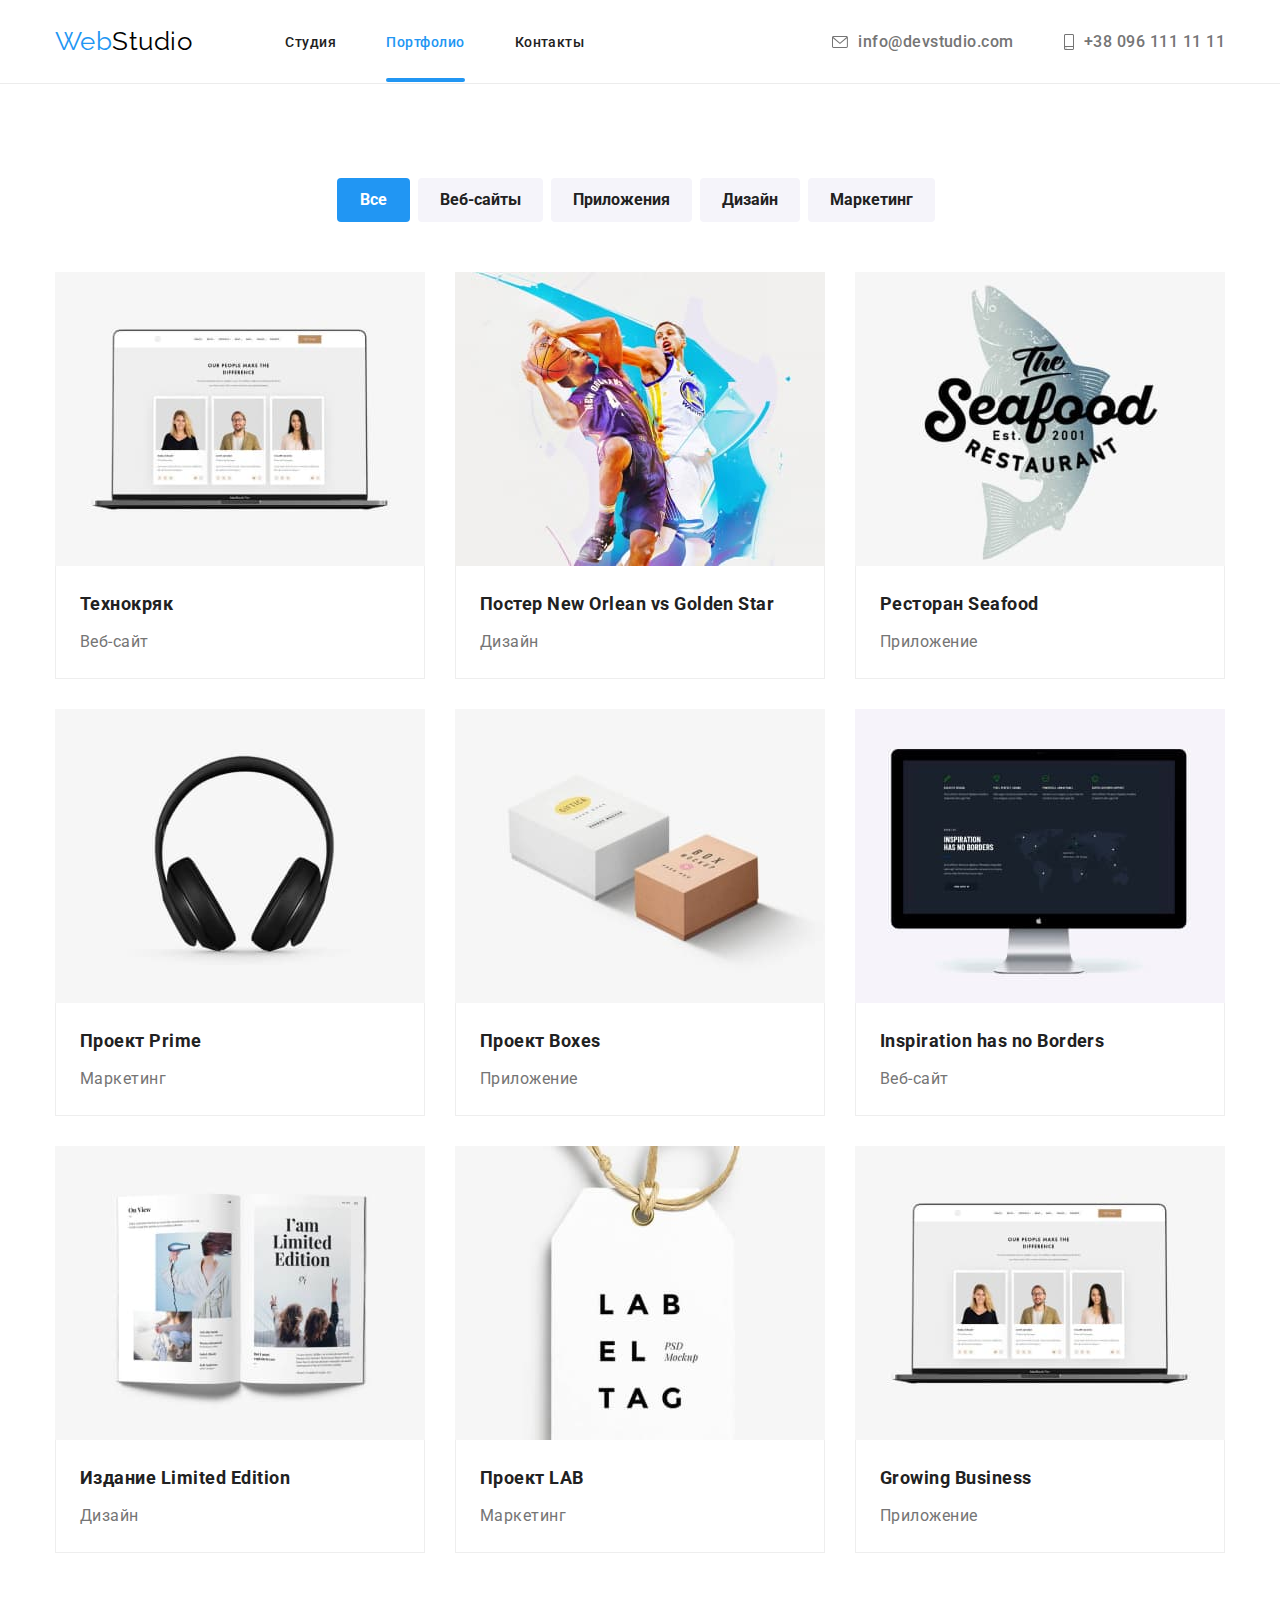
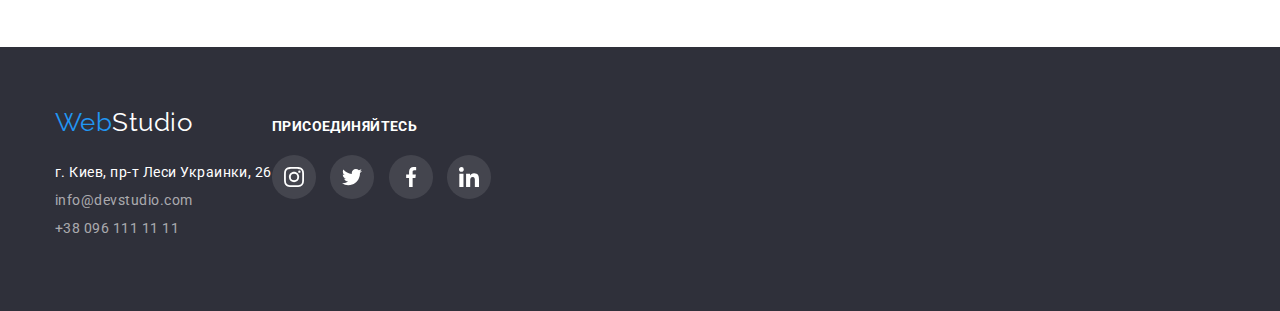
==== portfolio.html @ dd53b171 "Initial commit" ====
<!DOCTYPE html>
<html lang="ru">
<head>
    <meta charset="UTF-8">
    <meta http-equiv="X-UA-Compatible" content="IE=edge">
    <meta name="viewport" content="width=device-width, initial-scale=1.0">
    <link href="https://fonts.googleapis.com/css2?family=Raleway:wght@700&family=Roboto:wght@400;500;700;900&display=swap"
    rel="stylesheet">
    <link rel="stylesheet" href="https://cdnjs.cloudflare.com/ajax/libs/modern-normalize/1.0.0/modern-normalize.min.css" />
    <title>Portfolio</title>
    <link rel="stylesheet" href="./css/styles.css">
</head>
<body>
    <!--Шапка-->
    <header class="page-header">
        <div class="container">
            <nav class="main-nav">
                <a class="logo" href="/"><span class="web">Web</span><span class="studio">Studio</span></a>
                <ul class="site-nav">
                    <li class="site-link"><a class="link" href="./index.html">Студия</a></li>
                    <li class="site-link"><a class="link curent" href="./portfolio.html">Портфолио</a></li>
                    <li class="site-link"><a class="link" href="">Контакты</a></li>
                </ul>
            </nav>
            <ul class="site-nav">
                <li class="site-link">
                    <a class="contact-link" lang="en" href="mailto:info@devstudio.com">
                        <svg class="icon" width="16" height="12">
                            <use href="./images/symbol-defs.svg#iconmail"></use>
                        </svg>
                        info@devstudio.com
                    </a>
                </li>
                <li class="site-link">
                    <a class="contact-link" href="tel:+380961111111">
                        <svg class="icon" width="10" height="16">
                            <use href="./images/symbol-defs.svg#iconsmartphone"></use>
                        </svg>
                        +38 096 111 11 11</a>
                </li>
            </ul>
        </div>
    </header>
<!--Потфолио-->
    <main>
        <h1 class="visually-hidden">Чем мы занимаесмся</h1> <!--скроем-->
        <section class="section">  
            <div class="container">
                <!--Фильтр-->
                <ul class="filter-button">
                    <li class="filter-button">
                        <button class="button-portfolio curent" type="button">Все</button>
                    </li>
                    <li class="filter-button">
                        <button class="button-portfolio" type="button">Веб-сайты</button>
                    </li>
                    <li class="filter-button">
                        <button class="button-portfolio" type="button">Приложения</button>
                    </li>
                    <li class="filter-button">
                        <button class="button-portfolio" type="button">Дизайн</button>
                    </li>
                    <li class="filter-button">
                        <button class="button-portfolio" type="button">Маркетинг</button>
                    </li>
                </ul>
                <!-- Наши проекты --> 
                <ul class="filter">
                    <li class="filter-item"> 
                        <a class="card-project" href="">
                            <div class="thumb">
                                <div class="item-overlay">
                                    <p class="text-overlay">
                                        Технокряк это современная площадка распространения коронавируса. 
                                        Компании используют эту платформу для цифрового
                                        шпионажа и атак на защищённые сервера конкурентов.
                                    </p>
                                </div>
                                <img class="imgprtf" src="./images/portfolio/nout.jpg" alt="Веб-сайты" Width="370" Height="294">    
                            </div>
                            <div class="card"> 
                                <h2 class="project">Технокряк</h2>
                                <p class="desc">Веб-сайт</p>
                            </div>
                        </a>
                    </li>
                    <li class="filter-item">
                        <a class="card-project" href="">
                            <div class="thumb">
                                <div class="item-overlay">
                                    <p class="text-overlay">
                                        Технокряк это современная площадка распространения коронавируса.
                                        Компании используют эту платформу для цифрового
                                        шпионажа и атак на защищённые сервера конкурентов.
                                    </p>
                                </div>
                                <img src="./images/portfolio/basket.jpg" alt="Дизайн" Width="370" Height="294">
                            </div>
                            <div class="card">
                                <h2 class="project">Постер New Orlean vs Golden Star</h2>
                                <p class="desc">Дизайн</p>
                            </div>
                        </a>
                    </li>
                    <li class="filter-item">
                        <a class="card-project" href="">
                            <div class="thumb">
                                <div class="item-overlay">
                                    <p class="text-overlay">
                                        Технокряк это современная площадка распространения коронавируса.
                                        Компании используют эту платформу для цифрового
                                        шпионажа и атак на защищённые сервера конкурентов.
                                    </p>
                                </div>
                            <img src="./images/portfolio/seefood.jpg" alt="Приложение" width="370" height="294">
                            </div>
                            <div class="card">
                                <h2 class="project">Ресторан Seafood</h2>
                                <p class="desc">Приложение</p>
                            </div>
                        </a>
                    </li>
                    <li class="filter-item">
                        <a class="card-project" href="">
                            <div class="thumb">
                                <div class="item-overlay">
                                    <p class="text-overlay">
                                        Технокряк это современная площадка распространения коронавируса.
                                        Компании используют эту платформу для цифрового
                                        шпионажа и атак на защищённые сервера конкурентов.
                                    </p>
                                </div>
                                <img src="./images/portfolio/usch.jpg" alt="Маркетинг" width="370" height="294">
                            </div>
                            <div class="card">
                                <h2 class="project">Проект Prime</h2>
                                <p class="desc">Маркетинг</p>
                            </div>
                        </a>
                    </li>
                    <li class="filter-item">
                        <a class="card-project" href="">
                            <div class="thumb">
                                <div class="item-overlay">
                                    <p class="text-overlay">
                                        Технокряк это современная площадка распространения коронавируса.
                                        Компании используют эту платформу для цифрового
                                        шпионажа и атак на защищённые сервера конкурентов.
                                    </p>
                                </div>
                                <img src="./images/portfolio/box.jpg" alt="Приложение" width="370" height="294">
                            </div>
                            <div class="card">
                                <h2 class="project">Проект Boxes</h2>
                                <p class="desc">Приложение</p>
                            </div>
                        </a>
                    </li>
                    <li class="filter-item">
                        <a class="card-project" href="">
                            <div class="thumb">
                                <div class="item-overlay">
                                    <p class="text-overlay">
                                        Технокряк это современная площадка распространения коронавируса.
                                        Компании используют эту платформу для цифрового
                                        шпионажа и атак на защищённые сервера конкурентов.
                                    </p>
                                </div>
                                <img src="./images/portfolio/monik.jpg" alt="Веб-сайт" width="370" height="294">
                            </div>
                            <div class="card">
                                <h2 class="project">Inspiration has no Borders</h2>
                                <p class="desc">Веб-сайт</p>
                            </div>
                        </a>
                    </li>
                    <li class="filter-item">
                        <a class="card-project" href="">
                            <div class="thumb">
                                <div class="item-overlay">
                                    <p class="text-overlay">
                                        Технокряк это современная площадка распространения коронавируса.
                                        Компании используют эту платформу для цифрового
                                        шпионажа и атак на защищённые сервера конкурентов.
                                    </p>
                                </div>
                                <img src="./images/portfolio/book.jpg" alt="Дизайн" width="370" height="294">
                            </div>
                            <div class="card">
                                <h2 class="project">Издание Limited Edition</h2>
                                <p class="desc">Дизайн</p>
                            </div>
                        </a>
                    </li>
                    <li class="filter-item">
                        <a class="card-project" href="">
                            <div class="thumb">
                                <div class="item-overlay">
                                    <p class="text-overlay">
                                        Технокряк это современная площадка распространения коронавируса.
                                        Компании используют эту платформу для цифрового
                                        шпионажа и атак на защищённые сервера конкурентов.
                                    </p>
                                </div>
                                <img src="./images/portfolio/pr.jpg" alt="Маркетинг" width="370" height="294">
                            </div>
                            <div class="card">
                                <h2 class="project">Проект LAB</h2>
                                <p class="desc">Маркетинг</p>
                            </div>
                        </a>
                    </li>
                    <li class="filter-item">
                        <a class="card-project" href="">
                            <div class="thumb">
                                <div class="item-overlay">
                                    <p class="text-overlay">
                                        Технокряк это современная площадка распространения коронавируса.
                                        Компании используют эту платформу для цифрового
                                        шпионажа и атак на защищённые сервера конкурентов.
                                    </p>
                                </div>
                                <img src="./images/portfolio/nout.jpg" alt="Приложение" width="370" height="294">
                            </div>
                            <div class="card">
                                <h2 class="project">Growing Business</h2>
                                <p class="desc">Приложение</p>
                            </div>
                        </a>
                    </li>
                </ul>
            </div>
        </section>
  </main>
    

    <!--Подвал-->
<footer class="page-footer">
    <div class="container footer">
        <div class="footer-contact">
            <a href="/"><span class="web-footer">Web</span><span class="studio-white">Studio</span></a>
            <address class="address">
                <ul class="find-us">
                    <li><a class="address" href="gps">г. Киев, пр-т Леси Украинки, 26</a></li>
                    <li><a class="contact" href="mailto:info@devstudio.com">info@devstudio.com</a></li>
                    <li><a class="contact" href="tel:+380961111111">+38 096 111 11 11</a></li>
                </ul>
            </address>
        </div>
        <div class="footer-social-list">
            <h3 class="footer-social-title">присоединяйтесь</h3>
            <ul class="footer-social-icons">
                <li class="footer-social-icons-item">
                    <a href="" class="footer-social-icons-link" aria-label="инстаграм">
                        <svg class="footer-icon" width="20" height="20">
                            <use href="./images/symbol-defs.svg#instagram"></use>
                        </svg>
                    </a>
                </li>
                <li class="footer-social-icons-item">
                    <a href="" class="footer-social-icons-link" aria-label="твиттер">
                        <svg class="footer-icon" width="20" height="20">
                            <use href="./images/symbol-defs.svg#twitter"></use>
                        </svg>
                    </a>
                </li>
                <li class="footer-social-icons-item">
                    <a href="" class="footer-social-icons-link" aria-label="фейсбук">
                        <svg class="footer-icon" width="20" height="20">
                            <use href="./images/symbol-defs.svg#facebook"></use>
                        </svg>
                    </a>
                </li>
                <li class="footer-social-icons-item">
                    <a href="" class="footer-social-icons-link" aria-label="линкедин">
                        <svg class="footer-icon" width="20" height="20">
                            <use href="./images/symbol-defs.svg#linkedin"></use>
                        </svg>
                    </a>
                </li>
            </ul>

        </div>
    </div>
</footer>
</body>
</html>
---- css/styles.css ----
/* преобладающий цвет текса #757575; */
/* цвет заголовков #212121; */
/* цвет актива #2196F3; */
/* бек-граунд основной #ffffff; */
/* бек-граунд команды #F5F4FA;*/
/* текст-лого #000000; */

:root {
  --dominant-tex-color: #757575;
  --title-color: #212121;
  --accent-color: #2196f3;
  --background-color: #ffffff;
  --logo-color: #000000;
  --color-white: #ffffff;
  --background-hero-color: #2f303a;
  --button-active-color: #188ce8;
  --box-backgroun-color: #f5f4fa;
  --contact-footer-color: rgba(255, 255, 255, 0.6);
  --contact-header-color: #757575;
  --background-footer-color: #2f303a;
  --color-client: #AFB1B8;
}

body {
  background-color: var(--background-color);
  font-family: Roboto, sans-serif;
  font-style: normal;
  font-weight: normal;
  color: var(--dominant-tex-color);
  line-height: 1.2;
  letter-spacing: 0.03em;
}

a {
  text-decoration: none;
}
li {
  list-style-type: none;
}

h1,
h2,
h3,
h4,
h5,
h6,
p {
  margin: 0;
}

img {
  display: block;
  max-width: 100%;
  height: auto;
}

.container {
  margin-left: auto;
  margin-right: auto;
  width: 1200px;
  padding-left: 15px;
  padding-right: 15px;
}

.section {
  padding-top: 94px;
  padding-bottom: 94px;
}

/* Шапка*/

.web {
  color: var(--accent-color);
  font-family: Raleway, sans-serif;
  font-size: 26px;
  line-height: 1.2;
  padding-top: 24px;
  padding-bottom: 25px;
}

.studio {
  color: var(--logo-color);
  font-family: Raleway, sans-serif;
  font-size: 26px;
  line-height: 1.2;
  padding-top: 24px;
  padding-bottom: 25px;
}

.site-nav .link {
  position: relative;

  color: var(--title-color);
  font-weight: 500;
  font-size: 14px;
  line-height: 1.2;
  padding-top: 32px;
  padding-bottom: 32px;

  transition-property: color;
  transition-duration: 250ms;
  transition-timing-function: cubic-bezier(0.4, 0, 0.2, 1);
  
}

.site-nav .link.curent {
  color: var(--accent-color);
}

.link.curent::after{
  content: '';

  position: absolute;
  left: 0;
  bottom: 0px;

  display: inline-block;
  width: 100%;
  height: 4px;
  background-color: var(--accent-color);
  border-radius: 2px;
}

.item:hover,
.item:focus,
.link:hover,
.link:focus {
  color: var(--accent-color);
  
}

.item {
  color: var(--contact-header-color);

  font-weight: 500;
  font-size: 14px;
  line-height: 1.2;
  margin: 0;
  padding-top: 32px;
  padding-bottom: 32px;
}

.page-header {
  border-bottom: 1px solid #ececec;
}


.page-header .container {
  display: flex;
}

.page-header .logo {
  margin-right: 93px;
}

.main-nav {
  display: flex;
  align-items: center;
  margin-right: auto;
  margin-top: 24px;
  margin-bottom: 25px;
}

.site-nav {
  display: flex;
  padding-left: 0px;
  margin: 0px;
}

.site-link:not(:last-child) {
  margin-right: 50px;
}

.com-nav {
  display: flex;
  padding-left: 0px
  justify-content: flex-end;
  margin-top: 32px;
  margin-bottom: 32px;
}

.site-item:not(:last-child) {
  margin-right: 50px;
}

/* иконки хедера */


.contact-list {
  display: flex;
  margin-left: auto;
}

.contact-link {
  display: flex;
  justify-content: center;
  align-items: center;
  padding-top: 32px;
  padding-bottom: 32px;

  font-family: inherit;
  font-weight: 500;
  color: var(--secondary-text-color);
  text-decoration: none;
  cursor: pointer;

  transition-property: fill, color;
  transition-duration: 250ms;
  transition-timing-function: cubic-bezier(0.4, 0, 0.2, 1);
}

.contact-link .icon {
  margin-right: 10px;
  fill: currentColor;
}

.contact-link:hover,
.contact-link:focus {
  color: var(--button-active-color);
}




/* главная страница веб-студия*/

.button-hero {
  display: inline-block;
  padding: 10px 32px;
  color: var(--color-white);
  font-family: inherit;
  background-color: var(--accent-color);
  font-weight: bold;
  font-size: 16px;
  line-height: 2;
  cursor: pointer;
  border-radius: 4px;
  border: none;

  transition-property: color, background-color;
  transition-duration: 250ms;
  transition-timing-function: cubic-bezier(0.4, 0, 0.2, 1);
}

.button-hero:hover,
.button-hero:focus {
  background-color: var(--button-active-color);
}

.hero {
  background-color: var(--background-hero-color);
  text-align: center;
  padding-top: 200px;
  padding-bottom: 200px;
  display: flex;
  align-items: center;
}

.overlay{
  height: 600px;
  max-width: 1600px;
  margin-left: auto;
  margin-right: auto;
  background-image: 
  linear-gradient(
   to right, 
   rgba(47, 48, 58, 0.4),
   rgba(47, 48, 58, 0.4)),
   url("../images/backgraund-imagehero.jpg");
  background-repeat: no-repeat;
  background-position: center;
  background-size: cover;
  
}


.hero .container {
  display: flex;
  align-items: center;
  justify-content: center;
}

.hero-content {
  max-width: 696px;
}

.hero-title {
  margin-top: 0;
  margin-bottom: 30px;
  color: var(--color-white);
  font-weight: 900;
  font-size: 44px;
  line-height: 1.4;
  letter-spacing: 0.06em;
  text-transform: uppercase;
}

.section-title {
  padding-top: 0px;
}

.title {
  font-weight: bold;
  font-size: 36px;
  line-height: 1.2;
  color: var(--title-color);
  text-align: center;
  margin-top: 0px;
  margin-bottom: 50px;
}

.title-list {
  padding: 0px;
  margin: 0px;
}

.action-title{
  position: absolute;
  bottom: 0px;
  right: 0px;

  padding-top: 27px;
  padding-bottom: 27px;
  width: 100%;

  background-color: rgba(47, 48, 58, 0.8);
  text-align: center;

  font-weight: bold;
  font-size: 14px;
  line-height: 1.1;
  color: var(--color-white);
  text-transform: uppercase;
  

}

.grid {
  display: flex;
  flex-wrap: wrap;
  margin-left: -30px;
  margin-top: -50px;
}

.grid-title {
  position: relative;

  flex-basis: calc((100% - 3 * 30px) / 3);
  margin-left: 30px;
  margin-top: 50px;
}

.grid-team {
  flex-basis: calc((100% - 4 * 30px) / 4);
}

.signature-team {
  padding-top: 30px;
  padding-left: 24px;
  padding-bottom: 30px;
  padding-right: 24px;
  text-align: center;
  background: var(--color-white);
  box-shadow: 0px 1px 3px rgba(0, 0, 0, 0.12), 
  0px 1px 1px rgba(0, 0, 0, 0.14),
  0px 2px 1px rgba(0, 0, 0, 0.2);
  border-radius: 0px 0px 4px 4px;
}

/* социалки */

.social {
  display: flex;
  padding-left: 0px;
  justify-content: center;
  align-items: center;
  margin-top: 16px;
    
}

.social-icon {
  display: flex;
  height: 44px;
  width: 44px;
  justify-content: center;
  align-items: center;
  border-radius: 50%;
  fill: var(--color-client);

  transition-property: background-color, fill;
  transition-duration: 250ms;
  transition-timing-function: cubic-bezier(0.4, 0, 0.2, 1);
}

.social-icon:not(first-child) {
  margin-right: 10px;
}

.social-icon:hover,
.social-icon:focus {
  background-color: var(--accent-color);
  fill: var(--background-color);
  


}



.subtitle {
  font-weight: bold;
  font-size: 14px;
  line-height: 1.1;
  color: var(--title-color);
  text-transform: uppercase;
  margin-bottom: 10px;
}

.text {
  font-size: 14px;
  line-height: 1.7;
}

.box {
  background-color: var(--box-backgroun-color);
}

.box.section {
  padding-top: 94px;
  padding-bottom: 94px;
}

.title-team {
  font-weight: 500;
  font-size: 16px;
  line-height: 1.2;
  color: var(--title-color);
}

.title-responsibilities {
  font-size: 16px;
  line-height: 1.2;
  margin-top: 10px;
}

.visually {
  display: flex;
  align-items: center;
  justify-content: center; 
}


.visually-title:not(first-child) {
  margin-right: 30px;
}

/* о нас иконки */

.vis {
  display: flex;
  justify-content: center;
  align-items: center;
  background-color: var(--box-backgroun-color);
  width: 270px;
  height: 120px;
  margin-bottom: 30px;

}

  /* постоянные клиенты */

  .clients-link {
  display: flex;
  justify-content: center;
  align-items: center;
  width: 170px;
  height: 90px;
  border: 1px solid #afb1b8;
  border-radius: 4px;
  fill: var(--color-client);


  transition-property: fill, border;
  transition-duration: 250ms;
  transition-timing-function: cubic-bezier(0.4, 0, 0.2, 1);
  

}

.clients-list{
  display: flex;
  margin: 0;
  padding: 0;
  
}

.clients-item {
  padding: 0;
  margin: 0;
  
}

.clients-item:not(first-child) {
  margin-right: 30px;
}

.clients-link:focus,
.clients-link:hover {
  border: 1px solid var(--accent-color);
  fill: var(--accent-color);
  
}



  



/* подвал*/
.page-footer {
  background-color: var(--background-footer-color);
  padding-top: 60px;
  padding-bottom: 60px;
}

.web-footer {
  color: var(--accent-color);
  font-family: Raleway, sans-serif;
  font-size: 26px;
  line-height: 1.2; 
}

.studio-white {
  color: var(--color-white);
  font-family: Raleway, sans-serif;
  font-size: 26px;
  line-height: 1.2;
}



.address {
  font-size: 14px;
  line-height: 2;
  color: var(--color-white);
  font-style: normal;
  padding-left: 0px;
  margin-bottom: 9px;

  transition-property: color;
  transition-duration: 250ms;
  transition-timing-function: cubic-bezier(0.4, 0, 0.2, 1);
}

.find-us {
  padding: 0px;
  margin-top: 20px;
  margin-bottom: 0px;
}




.contact {
  font-size: 14px;
  line-height: 1.7;
  color: var(--contact-footer-color);
  font-style: normal;

  transition-property: color;
  transition-duration: 250ms;
  transition-timing-function: cubic-bezier(0.4, 0, 0.2, 1);

}

.address:hover,
.address:focus,
.contact:hover,
.contact:focus {
  color: var(--accent-color);
}

.container .footer {
  padding: 60px 0px;
}

.footer-contact {
  display: inline-block;
  flex-basis: calc((50%-45px) / 2);
}
  
.footer {
  display: flex;
  align-items: baseline;
}


/* иконки футера */

.footer-social-icons {
  padding: 0%;
  margin: 0px;
}

.footer-social-title {
  font-family: Roboto;
  font-style: normal;
  font-weight: bold;
  font-size: 14px;
  letter-spacing: 0.03em;
  text-transform: uppercase;
  color: var(--background-color);
  margin-bottom: 20px;
}

.footer-social-icons-item {
  display: inline-block;
  justify-content: center;
  align-items: center;
}

.footer-social-icons-item:not(:last-child) {
  margin-right: 10px;
}
.footer-social-icons-link {
  display: flex;
  justify-content: center;
  align-items: center;
  width: 44px;
  height: 44px;
  border-radius: 50%;
  background-color: rgba(255, 255, 255, 0.1);

  transition-property: background-color, fill;
  transition-duration: 250ms;
  transition-timing-function: cubic-bezier(0.4, 0, 0.2, 1);
}

.footer-icon {
  fill: var(--background-color);
}

.footer-social-icons-link:hover,
.footer-social-icons-link:focus {
  background-color: var(--accent-color);
}


/*главаня страница портфолио*/
.project {
  font-weight: bold;
  font-size: 18px;
  line-height: 2;
  color: var(--title-color);
  margin-bottom: 4px;
}

.desc {
  font-size: 16px;
  line-height: 2;
}

.filter {
  display: flex;
  flex-wrap: wrap;
  padding: 0px;
  margin: 0px;
  margin-left: -30px;
  margin-top: -30px;
  padding-top: 50px;
}

.filter-item {
  

  margin-left: 30px;
  margin-top: 30px;
  flex-basis: calc((100% - 3 * 30px) / 3);
}

.card-project {
   color: var(--contact-header-color);
  display: block;
  text-decoration: none;
}

.card-project:hover,
.card-project:focus {
  box-shadow: 
  0px 1px 1px rgba(0, 0, 0, 0.12), 
  0px 4px 4px rgba(0, 0, 0, 0.06), 
  1px 4px 6px rgba(0, 0, 0, 0.16);
}


.card {
  border-bottom: 1px solid #eeeeee;
  border-right: 1px solid #eeeeee;
  border-left: 1px solid #eeeeee;
  padding-top: 20px;
  padding-right: 24px;
  padding-bottom: 20px;
  padding-left: 24px;
}

/* оверлей портфолио */

.thumb::before{
  content: "";
  display: inline-block;
  position: absolute;
  top: 0px;
  left: 0px;
  width: 100%;
  height: 100%;
  
}

.thumb{
  position: relative;
  overflow: hidden;
}


.card-project:hover .thumb::before,
.card-project:hover .item-overlay{
  transform: translateY(0);
}

.card-project:focus .thumb::before,
.card-project:focus .item-overlay{
  transform: translateY(0);
}



        

.item-overlay {
  content: "";
  display: inline-block;
  position: absolute;
  top: 0px;
  left: 0px;
  width: 100%;
  height: 100%;
  background-color: rgba(33, 150, 243, 0.9);

  font-family: Roboto;
  font-style: normal;
  font-weight: normal;
  font-size: 18px;
  line-height: 28px;


  letter-spacing: 0.03em;

  color: var(--color-white);

  
  transition-property: transform, background-color;
  transform: translateY(101%);
  transition-duration: 250ms;
  transition-timing-function: cubic-bezier(0.4, 0, 0.2, 1);
}

.text-overlay{
  position: absolute;
  top: 0;
  left: 0;
  width: 100%;
  font-family: 'Roboto';
  font-size: 18px;
  line-height: 1.56;
  letter-spacing: 0.03em;
  text-align: left;
  padding: 63px 24px;
  color: var(--white-color);
    
}




.filter-button {
  display: flex;
  justify-content: center;
  list-style: none;
  padding: 0px;
  margin: 0px;
  
}

.filter-button:not(:last-child) {
  margin-right: 8px;
}

.button-portfolio {
  display: inline-block;
  padding: 6px 22px;
  min-width: 73px;
  border-radius: 4px;
  color: var(--title-color);
  font-family: inherit;
  background-color: var(--box-backgroun-color);
  font-weight: bold;
  font-size: 16px;
  line-height: 2;
  cursor: pointer;
  text-align: center;
  border: none;

  transition-property: background-color, color, box-shadow;
  transition-duration: 250ms;
  transition-timing-function: cubic-bezier(0.4, 0, 0.2, 1);
}

.button-portfolio:hover,
.button-portfolio:focus {
  color: var(--color-white);
  background-color: var(--accent-color);
  box-shadow: 0px 3px 1px rgba(0, 0, 0, 0.1), 0px 1px 2px rgba(0, 0, 0, 0.08),
    0px 2px 2px rgba(0, 0, 0, 0.12);
}


.filter-button .button-portfolio.curent {
  background-color: var(--accent-color);
  color: var(--color-white);
}

.visually-hidden {
  position: absolute !important;
  clip: rect(1px 1px 1px 1px);
  clip: rect(1px, 1px, 1px, 1px);
  padding: 0 !important;
  border: 0 !important;
  height: 1px !important;
  width: 1px !important;
  overflow: hidden;
}


/* модальное окно */
.backdrop{
  position: fixed;
  top: 0;
  left: 0;
  width: 100%;
  height: 100%;
  background-color: rgba(0, 0, 0, 0.2);
  transition-duration: 250ms;
  transition-timing-function: cubic-bezier(0.4, 0, 0.2, 1);
}

.backdrop.is-hidden{
  opacity: 0;
  pointer-events: none;
}

.modal{
  position: absolute;
  top: 50%;
  left: 50%;
  transform: translate(-50%, -50%);

  min-width: 528px;
  min-height: 581px;
  background-color: var(--color-white);
}

.modal-btn{
  position: absolute;
  top: 0;
  right: 0;

  margin-top: 8px;
  margin-right: 8px;

  border-radius: 50%;
  background-color: var(--color-white);
  border: 1px solid rgba(0, 0, 0, 0.1);

  transition-duration: 250ms;
  transition-timing-function: cubic-bezier(0.4, 0, 0.2, 1);
  
}

.modal-icon{
  height: 11px;
  width: 11px;
}


.modal-btn:hover,
.modal-btn:focus{
  background-color: var(--accent-color);
  fill: var(--color-white);
}
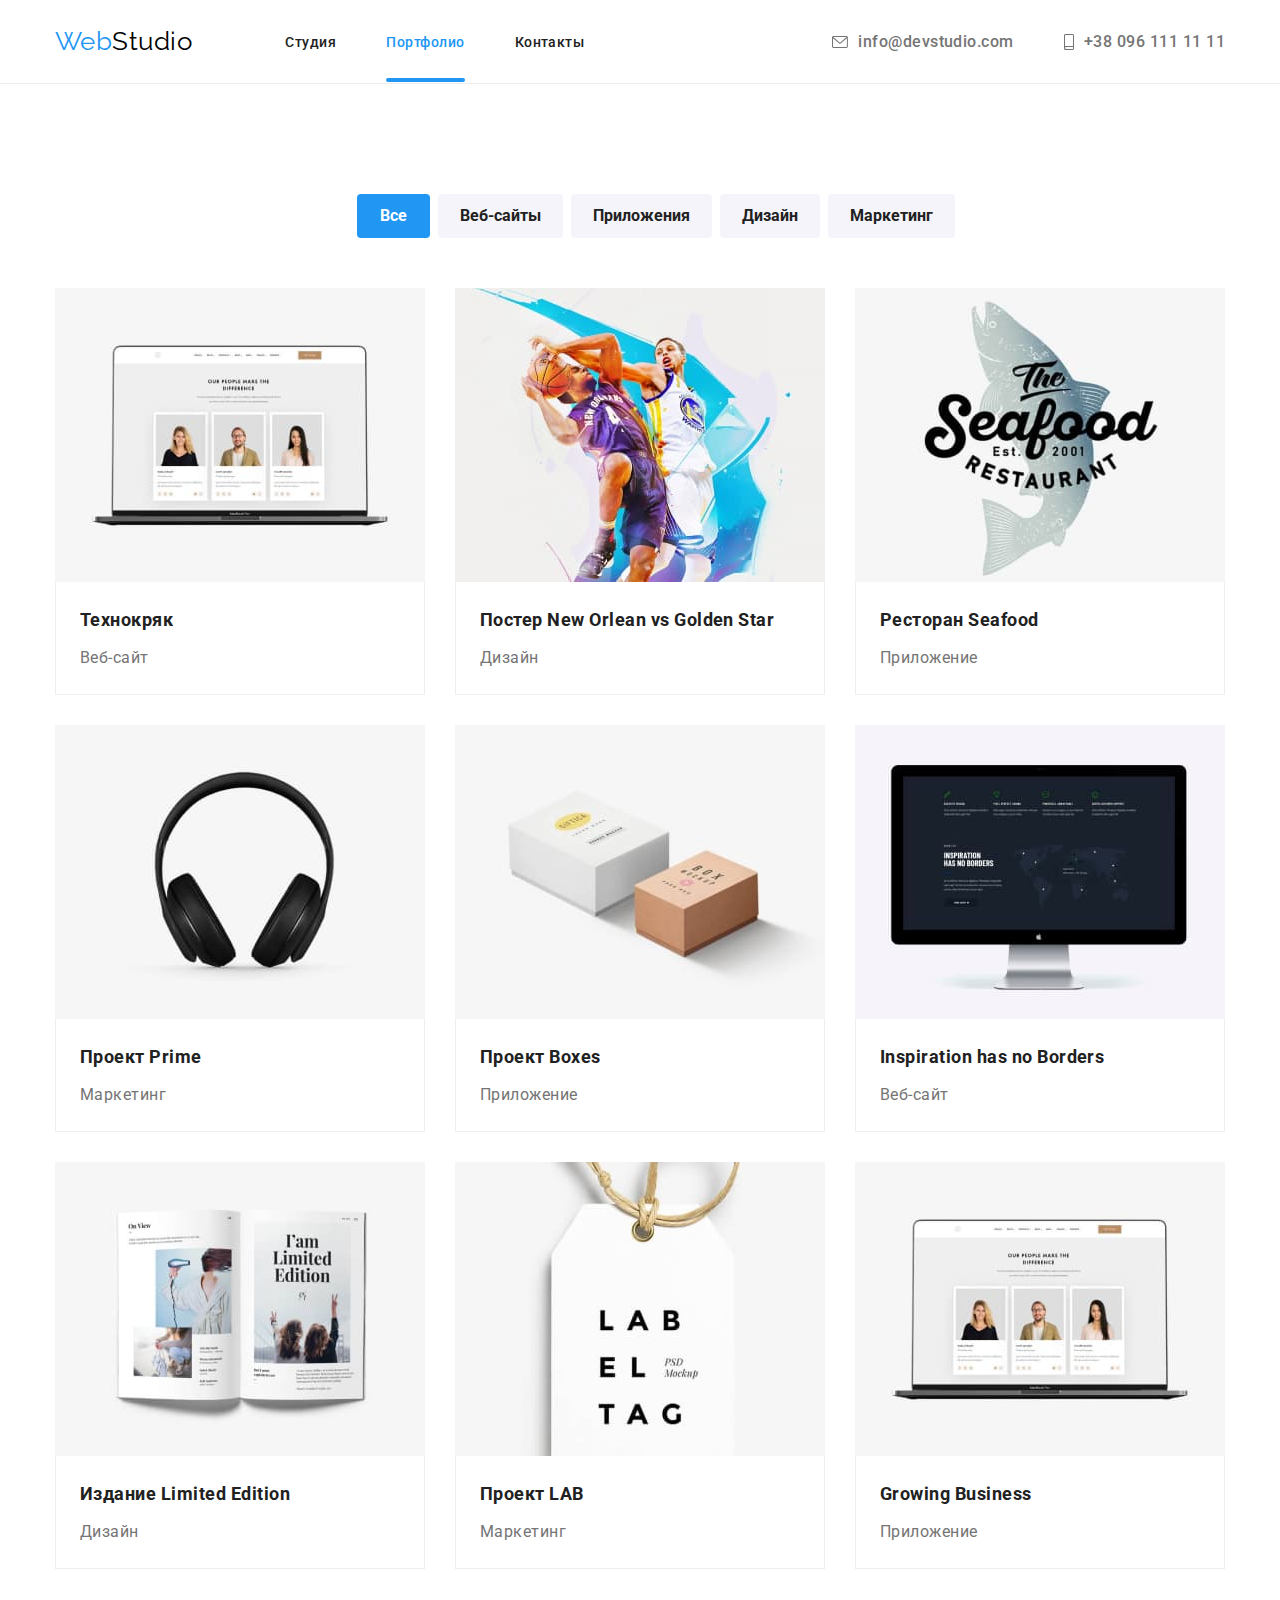
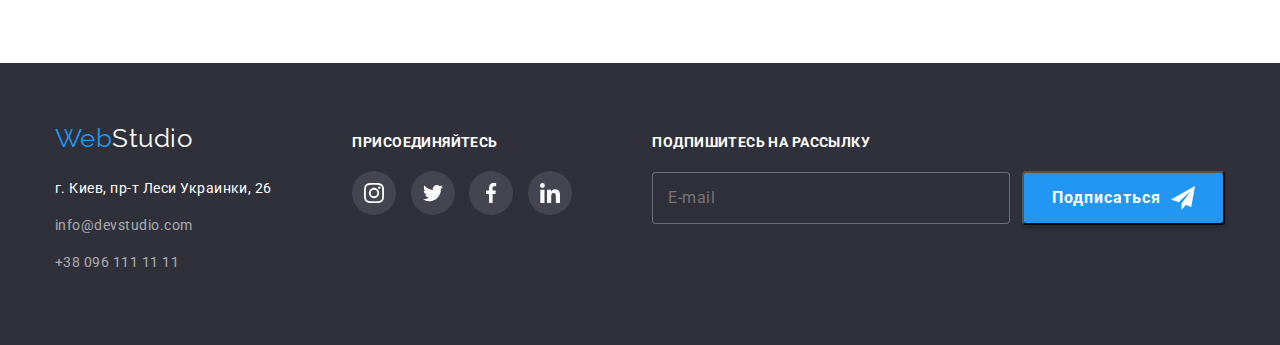
==== commit cb0da487: "ДЗ 6" ====
--- a/portfolio.html
+++ b/portfolio.html
@@ -234,54 +234,68 @@
   </main>
     
 
-    <!--Подвал-->
-<footer class="page-footer">
-    <div class="container footer">
-        <div class="footer-contact">
-            <a href="/"><span class="web-footer">Web</span><span class="studio-white">Studio</span></a>
-            <address class="address">
-                <ul class="find-us">
-                    <li><a class="address" href="gps">г. Киев, пр-т Леси Украинки, 26</a></li>
-                    <li><a class="contact" href="mailto:info@devstudio.com">info@devstudio.com</a></li>
-                    <li><a class="contact" href="tel:+380961111111">+38 096 111 11 11</a></li>
-                </ul>
-            </address>
-        </div>
-        <div class="footer-social-list">
-            <h3 class="footer-social-title">присоединяйтесь</h3>
-            <ul class="footer-social-icons">
-                <li class="footer-social-icons-item">
-                    <a href="" class="footer-social-icons-link" aria-label="инстаграм">
-                        <svg class="footer-icon" width="20" height="20">
-                            <use href="./images/symbol-defs.svg#instagram"></use>
-                        </svg>
-                    </a>
-                </li>
-                <li class="footer-social-icons-item">
-                    <a href="" class="footer-social-icons-link" aria-label="твиттер">
-                        <svg class="footer-icon" width="20" height="20">
-                            <use href="./images/symbol-defs.svg#twitter"></use>
-                        </svg>
-                    </a>
-                </li>
-                <li class="footer-social-icons-item">
-                    <a href="" class="footer-social-icons-link" aria-label="фейсбук">
-                        <svg class="footer-icon" width="20" height="20">
-                            <use href="./images/symbol-defs.svg#facebook"></use>
-                        </svg>
-                    </a>
-                </li>
-                <li class="footer-social-icons-item">
-                    <a href="" class="footer-social-icons-link" aria-label="линкедин">
-                        <svg class="footer-icon" width="20" height="20">
-                            <use href="./images/symbol-defs.svg#linkedin"></use>
-                        </svg>
-                    </a>
-                </li>
-            </ul>
-
-        </div>
-    </div>
-</footer>
+        <!--Подвал-->
+        <footer class="page-footer">
+            <div class="container footer">
+                <div class="footer-contact">
+                    <a class="footer-link" href="/"><span class="web-footer">Web</span><span
+                            class="studio-white">Studio</span></a>
+                    <address class="address">
+                        <ul class="find-us">
+                            <li class="address"><a class="address" href="gps">г. Киев, пр-т Леси Украинки, 26</a></li>
+                            <li class="address"><a class="contact" href="mailto:info@devstudio.com">info@devstudio.com</a></li>
+                            <li class=""><a class="contact" href="tel:+380961111111">+38 096 111 11 11</a></li>
+                        </ul>
+                    </address>
+                </div>
+                <div class="footer-social-list">
+                    <h3 class="footer-social-title">присоединяйтесь</h3>
+                    <ul class="footer-social-icons">
+                        <li class="footer-social-icons-item">
+                            <a href="" class="footer-social-icons-link" aria-label="инстаграм">
+                                <svg class="footer-icon" width="20" height="20">
+                                    <use href="./images/symbol-defs.svg#instagram"></use>
+                                </svg>
+                            </a>
+                        </li>
+                        <li class="footer-social-icons-item">
+                            <a href="" class="footer-social-icons-link" aria-label="твиттер">
+                                <svg class="footer-icon" width="20" height="20">
+                                    <use href="./images/symbol-defs.svg#twitter"></use>
+                                </svg>
+                            </a>
+                        </li>
+                        <li class="footer-social-icons-item">
+                            <a href="" class="footer-social-icons-link" aria-label="фейсбук">
+                                <svg class="footer-icon" width="20" height="20">
+                                    <use href="./images/symbol-defs.svg#facebook"></use>
+                                </svg>
+                            </a>
+                        </li>
+                        <li class="footer-social-icons-item">
+                            <a href="" class="footer-social-icons-link" aria-label="линкедин">
+                                <svg class="footer-icon" width="20" height="20">
+                                    <use href="./images/symbol-defs.svg#linkedin"></use>
+                                </svg>
+                            </a>
+                        </li>
+                    </ul>
+                </div>
+                <div class="footer-mail-form">
+                    <h3 class="footer-social-title">Подпишитесь на рассылку</h3>
+                    <form class="footer-form" action="">
+                        <!-- <label for="user_email" class="footer-form-lable"></label>
+                                    просто оставлю здесь, вдруг надо будет -->
+                        <label for="user_email" class="footer-form-lable"></label>
+                        <input type="email" name="email" placeholder="E-mail" class="footer-form-input">
+                        <button class="footer-button" type="submit">Подписаться
+                            <svg class="form-footer-icon" width="24" height="24">
+                                <use href="./images/symbol-defs.svg#iconicon-send"></use>
+                            </svg>
+                        </button>
+                    </form>
+                </div>
+            </div>
+        </footer>
 </body>
 </html>--- a/css/styles.css
+++ b/css/styles.css
@@ -74,8 +74,7 @@
   font-family: Raleway, sans-serif;
   font-size: 26px;
   line-height: 1.2;
-  padding-top: 24px;
-  padding-bottom: 25px;
+  
 }
 
 .studio {
@@ -83,8 +82,7 @@
   font-family: Raleway, sans-serif;
   font-size: 26px;
   line-height: 1.2;
-  padding-top: 24px;
-  padding-bottom: 25px;
+  
 }
 
 .site-nav .link {
@@ -149,16 +147,21 @@
   display: flex;
 }
 
-.page-header .logo {
+
+
+.logo{
   margin-right: 93px;
-}
+  padding-top: 24px;
+  padding-bottom: 25px;
+}
+
+
 
 .main-nav {
   display: flex;
   align-items: center;
   margin-right: auto;
-  margin-top: 24px;
-  margin-bottom: 25px;
+  
 }
 
 .site-nav {
@@ -316,23 +319,28 @@
 
 .action-title{
   position: absolute;
-  bottom: 0px;
-  right: 0px;
-
-  padding-top: 27px;
-  padding-bottom: 27px;
   width: 100%;
-
+  height: 25%;
+  top: 75%;
   background-color: rgba(47, 48, 58, 0.8);
-  text-align: center;
-
-  font-weight: bold;
+  opacity: 0.8;
+  display: flex;
+  align-items: center;
+  justify-content: center;
+  
+
+}
+
+.text-action-title{
+  
+  
+  font-weight: 700;
   font-size: 14px;
-  line-height: 1.1;
+  line-height: 16px;
+  
+  letter-spacing: 0.03em;
+  text-transform: uppercase;
   color: var(--color-white);
-  text-transform: uppercase;
-  
-
 }
 
 .grid {
@@ -585,14 +593,68 @@
   padding: 60px 0px;
 }
 
+.footer {
+  justify-content: space-between;
+}
+
 .footer-contact {
   display: inline-block;
-  flex-basis: calc((50%-45px) / 2);
+  
 }
   
 .footer {
   display: flex;
   align-items: baseline;
+}
+
+
+/* форма футера */
+
+.footer-form{
+  display: flex;
+  align-items: baseline;
+}
+
+.footer-form-input {
+  width: 358px;
+  border: 1px solid rgba(255, 255, 255, 0.3);
+  color: rgba(255, 255, 255, 0.6);
+  background-color: var(--background-footer-color);
+  border-radius: 4px;
+  padding: 15px;
+  line-height: 1.25;
+  letter-spacing: 0.03em;
+  margin-right: 12px;
+}
+
+.footer-button{
+  display: flex;
+  align-items: center;
+  text-align: center;
+  letter-spacing: 0.06em;
+  color: var(--color-white);
+  padding: 10px 28px 10px 28px;
+  font-weight: 700;
+  font-size: 16px;
+  line-height: 30px;
+  background-color: var(--accent-color);
+  box-shadow: 0px 4px 4px rgba(0, 0, 0, 0.15);
+  border-radius: 4px;
+  cursor: pointer;
+
+  transition-property: background-color, color;
+  transition-duration: 250ms;
+  transition-timing-function: cubic-bezier(0.4, 0, 0.2, 1);
+}
+
+.footer-button:hover,
+.footer-button:focus{
+  background-color: var(--button-active-color);
+}
+
+.form-footer-icon{
+ margin-left: 10px;
+ fill: var(--color-white);
 }
 
 
@@ -668,7 +730,7 @@
   margin: 0px;
   margin-left: -30px;
   margin-top: -30px;
-  padding-top: 50px;
+  
 }
 
 .filter-item {
@@ -786,9 +848,9 @@
 .filter-button {
   display: flex;
   justify-content: center;
+  height: 44px;
   list-style: none;
-  padding: 0px;
-  margin: 0px;
+  margin-bottom: 50px;
   
 }
 
@@ -810,6 +872,7 @@
   cursor: pointer;
   text-align: center;
   border: none;
+  
 
   transition-property: background-color, color, box-shadow;
   transition-duration: 250ms;
@@ -877,6 +940,9 @@
 
   margin-top: 8px;
   margin-right: 8px;
+  
+  height: 30px;
+  width: 30px;
 
   border-radius: 50%;
   background-color: var(--color-white);
@@ -895,6 +961,183 @@
 
 .modal-btn:hover,
 .modal-btn:focus{
+  fill: var(--accent-color);
+}
+
+
+.modal-text{
+font-weight: 700;
+font-size: 20px;
+line-height: 1.15;
+
+letter-spacing: 0.03em;
+margin-bottom: 12px;
+color: var(--title-color);
+
+
+}
+
+.modal-form {
+
+  
+  margin: 40px;
+  
+  transition-duration: 250ms;
+  transition-timing-function: cubic-bezier(0.4, 0, 0.2, 1);
+  
+}
+
+.unit-modal{
+  flex-direction: column;
+  margin-bottom: 10px;
+}
+
+.modal-form-label{
+  
+  font-size: 12px;
+  line-height: 14px;
+  letter-spacing: 0.01em;
+  color: var(--dominant-tex-color)
+}
+
+.modal-form-input{
+  width: 100%;
+  height: 40px;
+  border: 1px solid rgba(33, 33, 33, 0.2);
+  box-sizing: border-box;
+  border-radius: 4px;
+  padding-left: 42px;
+  margin-top: 4px;
+  background: var(--color-white)
+  box-shadow: 0px 1px 3px rgba(0, 0, 0, 0.12), 
+  0px 1px 1px rgba(0, 0, 0, 0.14), 
+  0px 2px 1px rgba(0, 0, 0, 0.2);
+  cursor: pointer;
+  outline: none;
+
+  transition-property: border;
+  transition-duration: 250ms;
+  transition-timing-function: cubic-bezier(0.4, 0, 0.2, 1);
+}
+
+.modal-form-input:focus,
+.modal-form-input:hover {
+  border: 1px solid var(--accent-color);
+}
+
+
+.modal-form-coment{
+  width: 100%;
+  height: 120px;
+  margin-top: 4px;
+  
+  border: 1px solid rgba(33, 33, 33, 0.2);
+  box-sizing: border-box;
+  border-radius: 4px;
+  background: var(--color-white)
+  box-shadow: 0px 1px 3px rgba(0, 0, 0, 0.12), 
+  0px 1px 1px rgba(0, 0, 0, 0.14), 
+  0px 2px 1px rgba(0, 0, 0, 0.2);
+  cursor: pointer;
+  outline: none;
+  resize: none;
+}
+
+.modal-form-coment:focus,
+.modal-form-coment:hover {
+  border: 1px solid var(--accent-color);
+}
+
+.unit-modal-input{
+  position: relative;
+}
+
+.form-modal-icon{
+  position: absolute;
+  left: 12px;
+  top: 50%;
+  transform: translateY(-50%);
+
+  transition-property: fill;
+  transition-duration: 250ms;
+  transition-timing-function: cubic-bezier(0.4, 0, 0.2, 1);
+  
+}
+
+.modal-form-input:focus + .form-modal-icon {
+  fill: var(--accent-color);
+}
+
+.checkbox-icon-span {
+  display: inline-block;
+  width: 16px;
+  height: 15px;
+  border: 2px solid black;
+  border-radius: 4px;
+  margin-right: 7px;
+}
+
+.modal-checkbox:checked + .checkbox-icon-span {
   background-color: var(--accent-color);
-  fill: var(--color-white);
-}
+  background-image: url(../images/icon/icon-check.svg);
+  background-size: contain;
+  background-origin: border-box;
+  border-color: var(--accent-color);
+}
+
+.modal-checkbox{
+  position: absolute;
+  width: 1px;
+  height: 1px;
+  margin: -1px;
+  border: 0;
+  padding: 0;
+  clip: rect(0 0 0 0);
+  overflow: hidden;
+}
+
+.modal-checkbox-policy{
+  display: flex;
+  align-items: center;
+  justify-content: center;
+  letter-spacing: 0.03em;
+  color: var(--contact-header-color);
+  margin-top: 20px;
+}
+
+.modal-button{
+  display: block;
+  margin-right: auto;
+  margin-left: auto;
+  margin-top: 30px;
+  padding: 10px 55px;
+  font-size: 16px;
+  line-height: 1.87;
+  font-weight: 700;
+  letter-spacing: 0.06em;
+  background-color: var(--accent-color);
+  color: var(--color-white);
+  border: none;
+  border-radius: 4px;
+  transition-property: background-color, color;
+  transition-duration: 250ms;
+  transition-timing-function: cubic-bezier(0.4, 0, 0.2, 1);
+  cursor: pointer;
+}
+
+.modal-button:hover,
+.modal-button:focus{
+  background-color: var(--button-active-color);
+}
+
+.modal-link{
+  margin-left: 10px;
+  line-height: 1.71;
+  letter-spacing: 0.03em;
+  text-decoration: underline;
+  color: var(--accent-color);
+  transition-property: color;
+  transition-duration: 250ms;
+  transition-timing-function: cubic-bezier(0.4, 0, 0.2, 1);
+  
+}
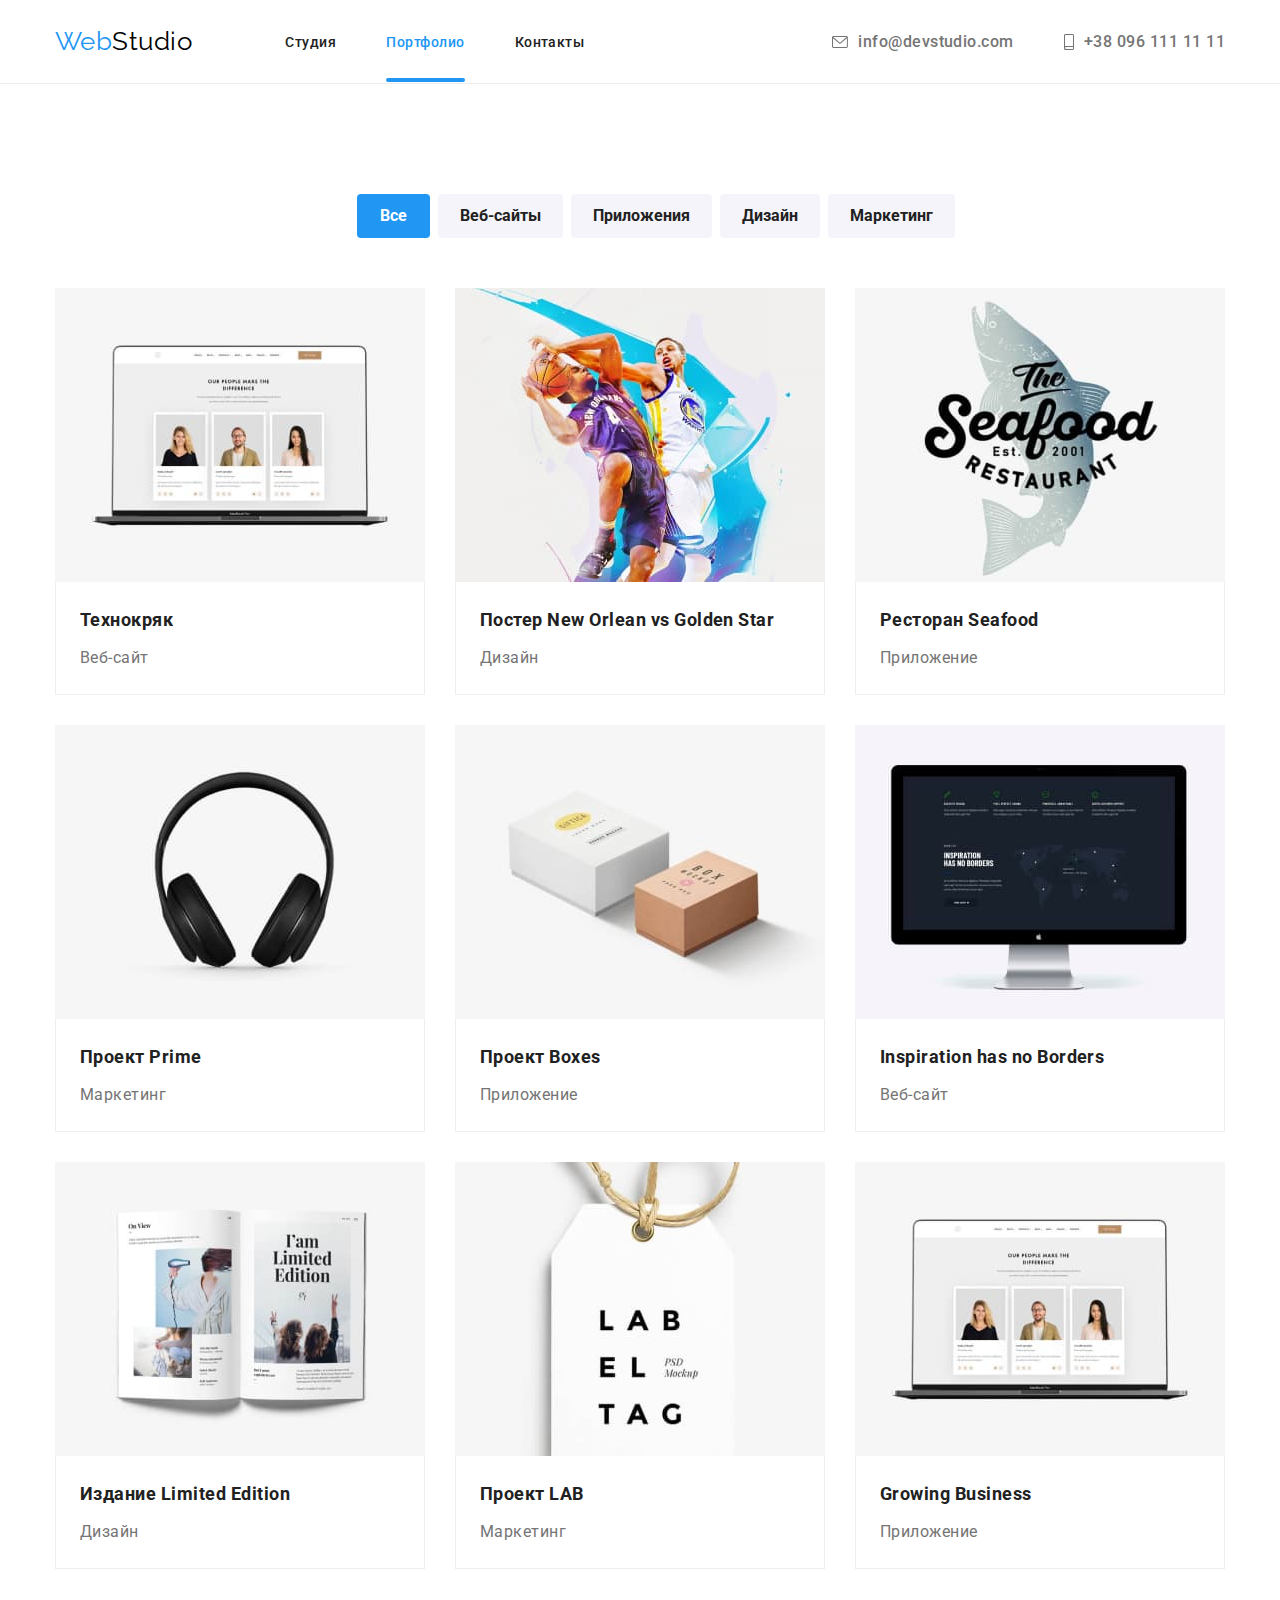
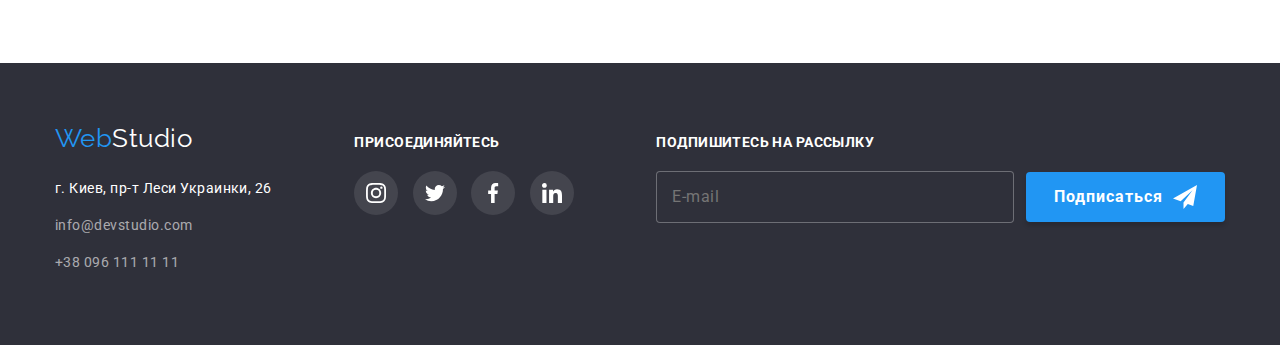
==== commit c445ebf5: "ДЗ 5" ====
--- a/portfolio.html
+++ b/portfolio.html
@@ -283,11 +283,11 @@
                 </div>
                 <div class="footer-mail-form">
                     <h3 class="footer-social-title">Подпишитесь на рассылку</h3>
-                    <form class="footer-form" action="">
+                    <form class="footer-form">
                         <!-- <label for="user_email" class="footer-form-lable"></label>
                                     просто оставлю здесь, вдруг надо будет -->
                         <label for="user_email" class="footer-form-lable"></label>
-                        <input type="email" name="email" placeholder="E-mail" class="footer-form-input">
+                        <input type="email" name="email" placeholder="E-mail" id="user_email" class="footer-form-input">
                         <button class="footer-button" type="submit">Подписаться
                             <svg class="form-footer-icon" width="24" height="24">
                                 <use href="./images/symbol-defs.svg#iconicon-send"></use>
--- a/css/styles.css
+++ b/css/styles.css
@@ -641,6 +641,7 @@
   box-shadow: 0px 4px 4px rgba(0, 0, 0, 0.15);
   border-radius: 4px;
   cursor: pointer;
+  border: none;
 
   transition-property: background-color, color;
   transition-duration: 250ms;
@@ -851,7 +852,7 @@
   height: 44px;
   list-style: none;
   margin-bottom: 50px;
-  
+  border: none;
 }
 
 .filter-button:not(:last-child) {
@@ -943,6 +944,10 @@
   
   height: 30px;
   width: 30px;
+  
+  border: none;
+
+  outline: none;
 
   border-radius: 50%;
   background-color: var(--color-white);
@@ -951,6 +956,7 @@
   transition-duration: 250ms;
   transition-timing-function: cubic-bezier(0.4, 0, 0.2, 1);
   
+
 }
 
 .modal-icon{
@@ -980,7 +986,7 @@
 .modal-form {
 
   
-  margin: 40px;
+  padding: 40px;
   
   transition-duration: 250ms;
   transition-timing-function: cubic-bezier(0.4, 0, 0.2, 1);
@@ -1030,7 +1036,11 @@
   width: 100%;
   height: 120px;
   margin-top: 4px;
-  
+  padding-left: 16px;
+  padding-top: 12px;
+  padding-right: 16px;
+  padding-bottom: 12px;
+
   border: 1px solid rgba(33, 33, 33, 0.2);
   box-sizing: border-box;
   border-radius: 4px;
@@ -1103,6 +1113,7 @@
   letter-spacing: 0.03em;
   color: var(--contact-header-color);
   margin-top: 20px;
+  cursor: pointer;
 }
 
 .modal-button{
@@ -1119,10 +1130,12 @@
   color: var(--color-white);
   border: none;
   border-radius: 4px;
+  cursor: pointer;
+
   transition-property: background-color, color;
   transition-duration: 250ms;
   transition-timing-function: cubic-bezier(0.4, 0, 0.2, 1);
-  cursor: pointer;
+  
 }
 
 .modal-button:hover,
